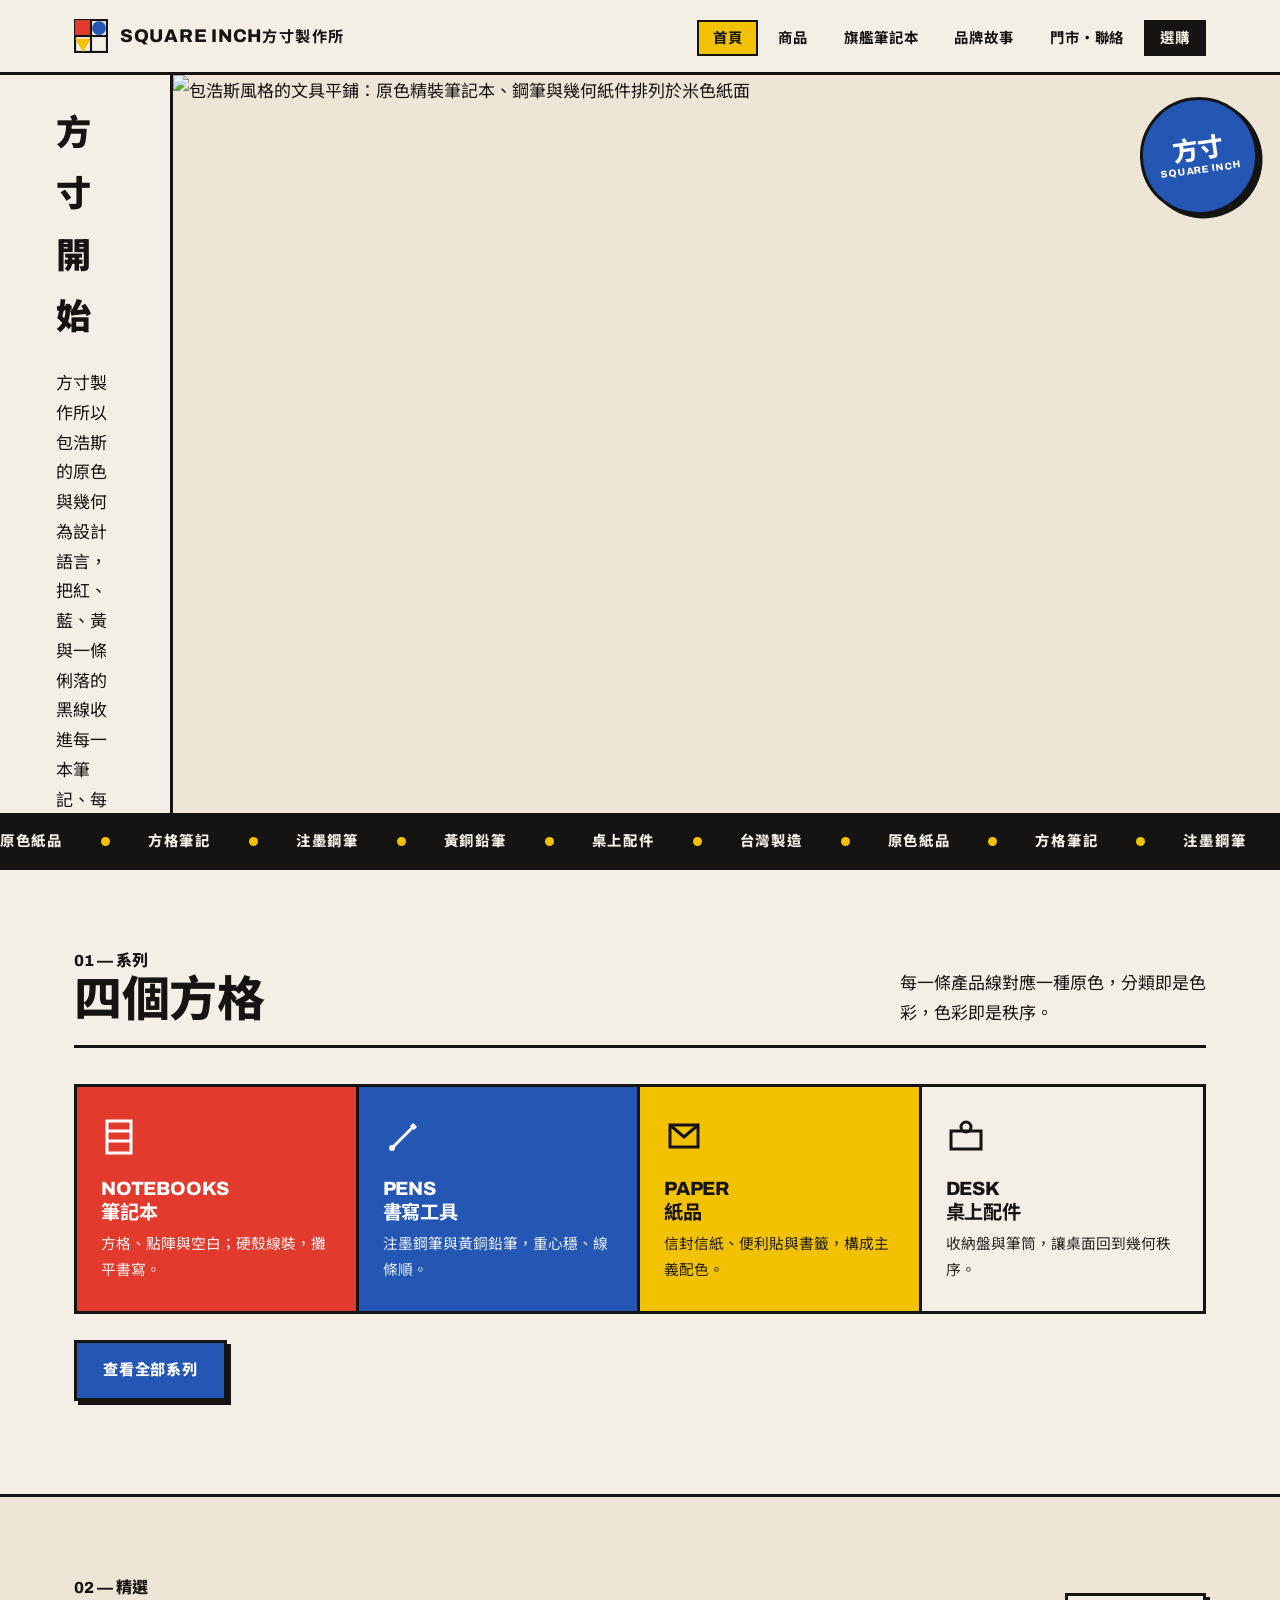
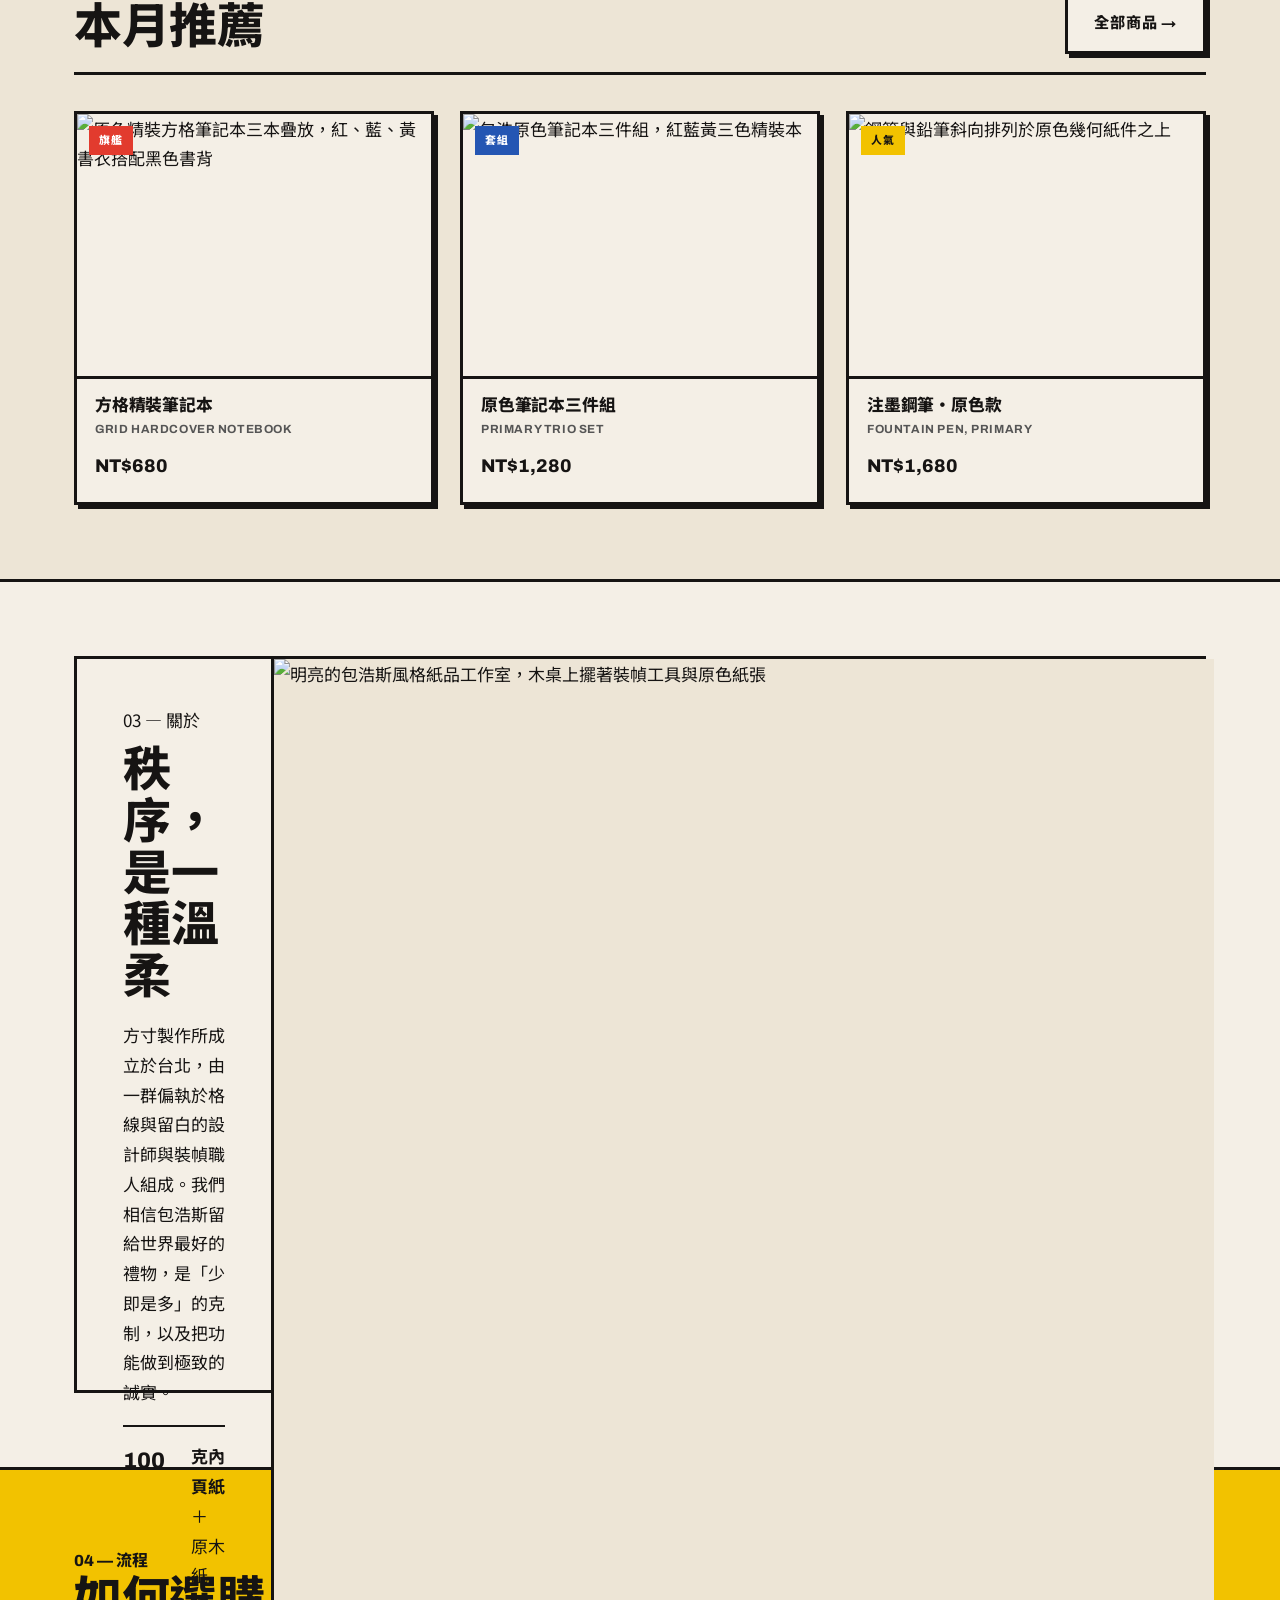
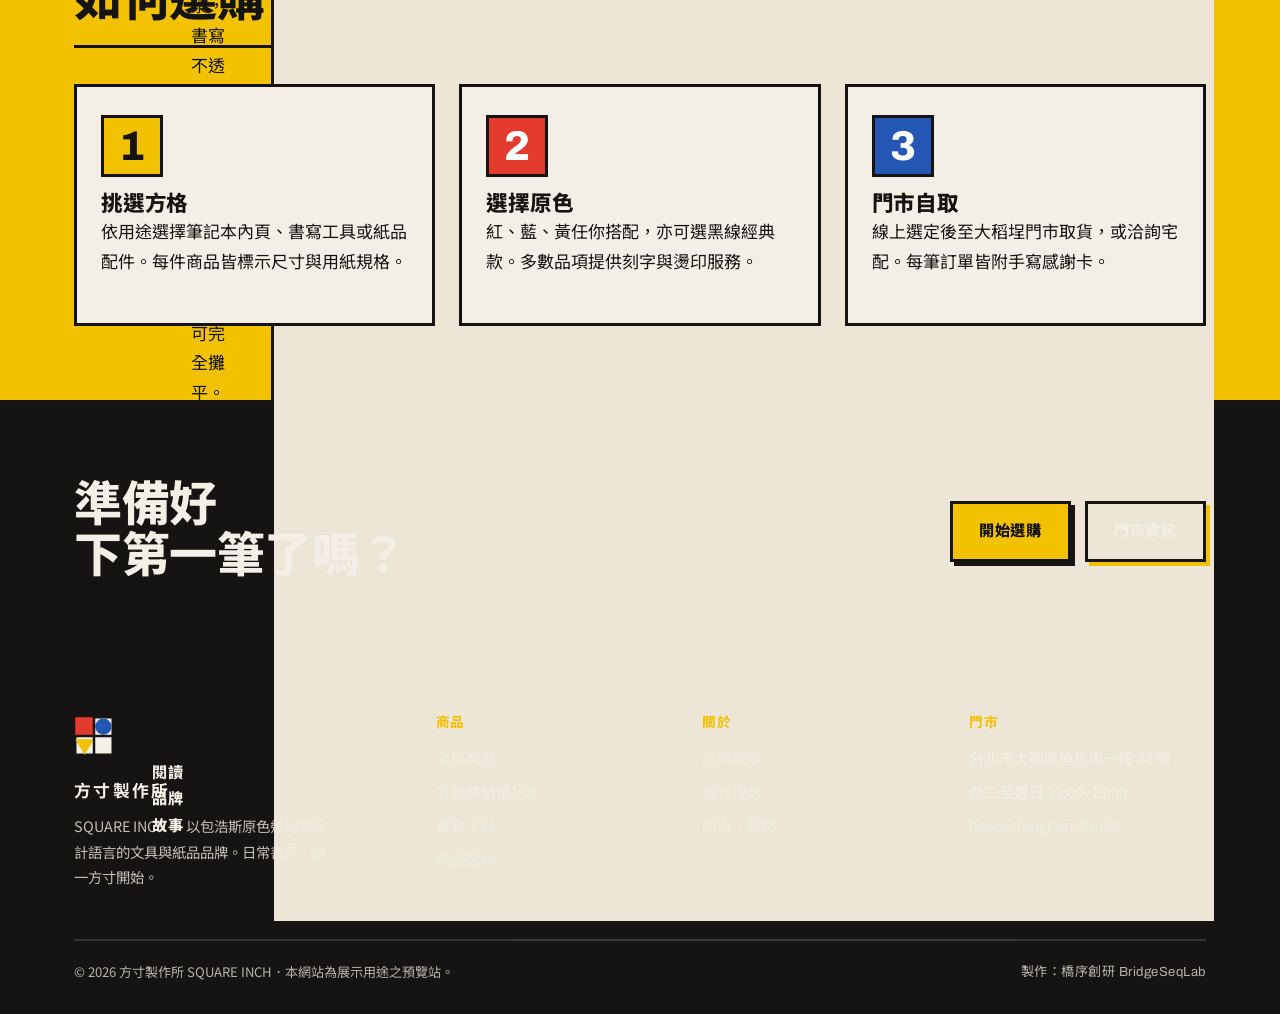
==== index.html @ 4ebce13c "方寸製作所 SQUARE INCH — Bauhaus primary stationery e-commerce (preview)" ====
<!DOCTYPE html>
<html lang="zh-Hant">
<head>
<meta charset="UTF-8">
<meta name="viewport" content="width=device-width, initial-scale=1">
<title>方寸製作所 SQUARE INCH｜包浩斯原色文具・精裝筆記本與書寫工具</title>
<meta name="description" content="方寸製作所是台北的文具與紙品設計品牌，以包浩斯原色幾何為設計語言，專注方格精裝筆記本、注墨鋼筆、黃銅鉛筆與桌上配件。日常書寫，從一方寸開始。">
<meta name="keywords" content="文具品牌,精裝筆記本,方格筆記本,鋼筆,黃銅鉛筆,紙品,包浩斯設計,原色文具,台北文具,書寫工具">
<link rel="canonical" href="https://izzo24.github.io/fangcun-stationery/">
<meta name="theme-color" content="#F4EFE6">
<meta property="og:type" content="website">
<meta property="og:site_name" content="方寸製作所 SQUARE INCH">
<meta property="og:locale" content="zh_TW">
<meta property="og:title" content="方寸製作所 SQUARE INCH｜包浩斯原色文具">
<meta property="og:description" content="以包浩斯原色幾何為設計語言的文具與紙品品牌。方格精裝筆記本、注墨鋼筆、黃銅鉛筆與桌上配件。">
<meta property="og:url" content="https://izzo24.github.io/fangcun-stationery/">
<meta property="og:image" content="https://izzo24.github.io/fangcun-stationery/images/hero.webp">
<meta name="twitter:card" content="summary_large_image">
<meta name="twitter:title" content="方寸製作所 SQUARE INCH｜包浩斯原色文具">
<meta name="twitter:description" content="以包浩斯原色幾何為設計語言的文具與紙品品牌。">
<meta name="twitter:image" content="https://izzo24.github.io/fangcun-stationery/images/hero.webp">
<link rel="icon" href="./favicon.svg" type="image/svg+xml">
<link rel="preconnect" href="https://fonts.googleapis.com">
<link rel="preconnect" href="https://fonts.gstatic.com" crossorigin>
<link href="https://fonts.googleapis.com/css2?family=Archivo:wght@500;700;800;900&family=Noto+Sans+TC:wght@400;500;700;900&display=swap" rel="stylesheet">
<link rel="stylesheet" href="./styles.css">
<script type="application/ld+json">
{
  "@context":"https://schema.org",
  "@graph":[
    {"@type":"Organization","@id":"https://izzo24.github.io/fangcun-stationery/#org","name":"方寸製作所 SQUARE INCH","url":"https://izzo24.github.io/fangcun-stationery/","logo":"https://izzo24.github.io/fangcun-stationery/favicon.svg","description":"以包浩斯原色幾何為設計語言的文具與紙品設計品牌。","slogan":"日常書寫，從一方寸開始","areaServed":"TW","sameAs":[]},
    {"@type":"WebSite","@id":"https://izzo24.github.io/fangcun-stationery/#website","url":"https://izzo24.github.io/fangcun-stationery/","name":"方寸製作所 SQUARE INCH","inLanguage":"zh-Hant","publisher":{"@id":"https://izzo24.github.io/fangcun-stationery/#org"}},
    {"@type":"WebPage","@id":"https://izzo24.github.io/fangcun-stationery/#webpage","url":"https://izzo24.github.io/fangcun-stationery/","name":"方寸製作所 SQUARE INCH｜包浩斯原色文具","isPartOf":{"@id":"https://izzo24.github.io/fangcun-stationery/#website"},"about":{"@id":"https://izzo24.github.io/fangcun-stationery/#org"}}
  ]
}
</script>
</head>
<body>
<header class="site-head">
  <div class="wrap nav">
    <a class="brand" href="./index.html" aria-label="方寸製作所 首頁">
      <svg width="34" height="34" viewBox="0 0 64 64" aria-hidden="true"><rect x="2" y="2" width="60" height="60" fill="#F4EFE6" stroke="#161413" stroke-width="4"/><rect x="2" y="2" width="30" height="30" fill="#E23B2E"/><circle cx="47" cy="17" r="13" fill="#2456B3"/><path d="M17 62 L2 37 L32 37 Z" fill="#F2C200"/><line x1="32" y1="2" x2="32" y2="62" stroke="#161413" stroke-width="4"/><line x1="2" y1="32" x2="62" y2="32" stroke="#161413" stroke-width="4"/></svg>
      <span>SQUARE INCH<span class="zh">方寸製作所</span></span>
    </a>
    <button class="nav-toggle" aria-label="開啟選單" aria-expanded="false" aria-controls="navlinks"><span></span><span></span><span></span></button>
    <ul class="nav-links" id="navlinks">
      <li><a href="./index.html" aria-current="page">首頁</a></li>
      <li><a href="./shop.html">商品</a></li>
      <li><a href="./notebook.html">旗艦筆記本</a></li>
      <li><a href="./about.html">品牌故事</a></li>
      <li><a href="./contact.html">門市・聯絡</a></li>
      <li><a class="nav-cta" href="./shop.html">選購</a></li>
    </ul>
  </div>
</header>

<main>
  <!-- HERO -->
  <section class="hero" aria-labelledby="hero-h1">
    <div class="wrap" style="padding:0;max-width:none;">
    <div class="hero-grid">
      <div class="hero-copy">
        <p class="eyebrow">Bauhaus · Stationery · Est. 2026</p>
        <h1 id="hero-h1">Made by<br>Square Inch</h1>
        <p class="zh-h1">日常書寫，從一方寸開始</p>
        <p class="cn">方寸製作所以包浩斯的原色與幾何為設計語言，把紅、藍、黃與一條俐落的黑線收進每一本筆記、每一支筆。我們相信好用的文具不必喧嘩——它只需在你需要時，乾淨地承接每一個想法。</p>
        <div class="hero-actions">
          <a class="btn btn-red" href="./shop.html">逛逛全部商品</a>
          <a class="btn" href="./notebook.html">看旗艦筆記本</a>
        </div>
      </div>
      <div class="hero-media">
        <img src="./images/hero.webp" width="1200" height="800" alt="包浩斯風格的文具平鋪：原色精裝筆記本、鋼筆與幾何紙件排列於米色紙面" fetchpriority="high">
        <div class="hero-badge"><span>方寸</span><span>Square Inch</span></div>
      </div>
    </div>
    </div>
  </section>

  <!-- STRIP -->
  <div class="strip" aria-hidden="true">
    <div class="strip-inner">
      <span>原色紙品<i class="dot"></i>方格筆記<i class="dot"></i>注墨鋼筆<i class="dot"></i>黃銅鉛筆<i class="dot"></i>桌上配件<i class="dot"></i>台灣製造<i class="dot"></i></span>
      <span>原色紙品<i class="dot"></i>方格筆記<i class="dot"></i>注墨鋼筆<i class="dot"></i>黃銅鉛筆<i class="dot"></i>桌上配件<i class="dot"></i>台灣製造<i class="dot"></i></span>
    </div>
  </div>

  <!-- CATEGORIES -->
  <section aria-labelledby="cat-h2">
    <div class="wrap">
      <div class="section-head">
        <div><span class="num">01 — 系列</span><h2 id="cat-h2">四個方格</h2></div>
        <p style="max-width:34ch;margin:0;">每一條產品線對應一種原色，分類即是色彩，色彩即是秩序。</p>
      </div>
      <div class="cat-grid">
        <div class="cat">
          <span class="ico" aria-hidden="true"><svg width="40" height="40" viewBox="0 0 40 40"><rect x="6" y="4" width="24" height="32" fill="none" stroke="#fff" stroke-width="3"/><line x1="6" y1="14" x2="30" y2="14" stroke="#fff" stroke-width="3"/><line x1="6" y1="24" x2="30" y2="24" stroke="#fff" stroke-width="3"/></svg></span>
          <h3>Notebooks<span class="zh">筆記本</span></h3>
          <p>方格、點陣與空白；硬殼線裝，攤平書寫。</p>
        </div>
        <div class="cat">
          <span class="ico" aria-hidden="true"><svg width="40" height="40" viewBox="0 0 40 40"><line x1="8" y1="32" x2="32" y2="8" stroke="#fff" stroke-width="3"/><path d="M30 6 L34 10 L31 13 L27 9 Z" fill="#fff"/><circle cx="9" cy="31" r="3" fill="#fff"/></svg></span>
          <h3>Pens<span class="zh">書寫工具</span></h3>
          <p>注墨鋼筆與黃銅鉛筆，重心穩、線條順。</p>
        </div>
        <div class="cat">
          <span class="ico" aria-hidden="true"><svg width="40" height="40" viewBox="0 0 40 40"><rect x="6" y="8" width="28" height="22" fill="none" stroke="#161413" stroke-width="3"/><path d="M6 8 L20 20 L34 8" fill="none" stroke="#161413" stroke-width="3"/></svg></span>
          <h3>Paper<span class="zh">紙品</span></h3>
          <p>信封信紙、便利貼與書籤，構成主義配色。</p>
        </div>
        <div class="cat">
          <span class="ico" aria-hidden="true"><svg width="40" height="40" viewBox="0 0 40 40"><rect x="5" y="14" width="30" height="18" fill="none" stroke="#161413" stroke-width="3"/><circle cx="20" cy="10" r="5" fill="none" stroke="#161413" stroke-width="3"/></svg></span>
          <h3>Desk<span class="zh">桌上配件</span></h3>
          <p>收納盤與筆筒，讓桌面回到幾何秩序。</p>
        </div>
      </div>
      <p style="margin-top:26px;"><a class="btn btn-blue" href="./shop.html">查看全部系列</a></p>
    </div>
  </section>

  <!-- FEATURED -->
  <section style="background:var(--paper-2);border-top:var(--bw) solid var(--ink);border-bottom:var(--bw) solid var(--ink);" aria-labelledby="feat-h2">
    <div class="wrap">
      <div class="section-head">
        <div><span class="num">02 — 精選</span><h2 id="feat-h2">本月推薦</h2></div>
        <a class="btn" href="./shop.html">全部商品 →</a>
      </div>
      <div class="prod-grid">
        <a class="card" href="./notebook.html">
          <div class="thumb"><span class="tag red">旗艦</span><img src="./images/notebooks.webp" width="600" height="450" alt="原色精裝方格筆記本三本疊放，紅、藍、黃書衣搭配黑色書背"></div>
          <div class="body"><h3>方格精裝筆記本</h3><span class="en">Grid Hardcover Notebook</span><span class="price">NT$680</span></div>
        </a>
        <a class="card" href="./shop.html">
          <div class="thumb"><span class="tag blue">套組</span><img src="./images/notebooks.webp" width="600" height="450" alt="包浩原色筆記本三件組，紅藍黃三色精裝本"></div>
          <div class="body"><h3>原色筆記本三件組</h3><span class="en">Primary Trio Set</span><span class="price">NT$1,280</span></div>
        </a>
        <a class="card" href="./shop.html">
          <div class="thumb"><span class="tag yellow">人氣</span><img src="./images/pens.webp" width="600" height="450" alt="鋼筆與鉛筆斜向排列於原色幾何紙件之上"></div>
          <div class="body"><h3>注墨鋼筆・原色款</h3><span class="en">Fountain Pen, Primary</span><span class="price">NT$1,680</span></div>
        </a>
      </div>
    </div>
  </section>

  <!-- ABOUT TEASER -->
  <section aria-labelledby="ab-h2">
    <div class="wrap">
      <div class="split">
        <div>
          <span class="num">03 — 關於</span>
          <h2 id="ab-h2" style="margin:10px 0 16px;">秩序，<br>是一種溫柔</h2>
          <p class="cn">方寸製作所成立於台北，由一群偏執於格線與留白的設計師與裝幀職人組成。我們相信包浩斯留給世界最好的禮物，是「少即是多」的克制，以及把功能做到極致的誠實。</p>
          <ul class="feature-list">
            <li><span class="k">100</span><div><strong>克內頁紙</strong>＋<br>原木紙漿，書寫不透墨。</div></li>
            <li><span class="k">180°</span><div><strong>攤平裝幀</strong><br>線裝結構，整本可完全攤平。</div></li>
            <li><span class="k">3+1</span><div><strong>原色系統</strong><br>紅、藍、黃，加上一條黑線。</div></li>
          </ul>
          <p style="margin-top:22px;"><a class="btn btn-ink" href="./about.html">閱讀品牌故事</a></p>
        </div>
        <div class="media"><img src="./images/workshop.webp" width="900" height="700" alt="明亮的包浩斯風格紙品工作室，木桌上擺著裝幀工具與原色紙張"></div>
      </div>
    </div>
  </section>

  <!-- STEPS -->
  <section style="background:var(--yellow);border-top:var(--bw) solid var(--ink);border-bottom:var(--bw) solid var(--ink);" aria-labelledby="how-h2">
    <div class="wrap">
      <div class="section-head" style="border-color:var(--ink);">
        <div><span class="num">04 — 流程</span><h2 id="how-h2">如何選購</h2></div>
      </div>
      <div class="steps">
        <div class="step"><span class="n">1</span><h3>挑選方格</h3><p>依用途選擇筆記本內頁、書寫工具或紙品配件。每件商品皆標示尺寸與用紙規格。</p></div>
        <div class="step"><span class="n">2</span><h3>選擇原色</h3><p>紅、藍、黃任你搭配，亦可選黑線經典款。多數品項提供刻字與燙印服務。</p></div>
        <div class="step"><span class="n">3</span><h3>門市自取</h3><p>線上選定後至大稻埕門市取貨，或洽詢宅配。每筆訂單皆附手寫感謝卡。</p></div>
      </div>
    </div>
  </section>

  <!-- CTA -->
  <section class="cta-band">
    <div class="wrap">
      <h2>準備好<br>下第一筆了嗎？</h2>
      <div style="display:flex;gap:14px;flex-wrap:wrap;"><a class="btn btn-yellow" href="./shop.html">開始選購</a><a class="btn" style="background:transparent;color:var(--paper);box-shadow:4px 4px 0 var(--yellow);" href="./contact.html">門市資訊</a></div>
    </div>
  </section>
</main>

<footer class="site-foot">
  <div class="wrap">
    <div class="foot-grid">
      <div class="foot-brand">
        <svg width="40" height="40" viewBox="0 0 64 64" aria-hidden="true"><rect x="2" y="2" width="60" height="60" fill="#F4EFE6" stroke="#161413" stroke-width="4"/><rect x="2" y="2" width="30" height="30" fill="#E23B2E"/><circle cx="47" cy="17" r="13" fill="#2456B3"/><path d="M17 62 L2 37 L32 37 Z" fill="#F2C200"/><line x1="32" y1="2" x2="32" y2="62" stroke="#161413" stroke-width="4"/><line x1="2" y1="32" x2="62" y2="32" stroke="#161413" stroke-width="4"/></svg>
        <div class="zh">方寸製作所</div>
        <p>SQUARE INCH — 以包浩斯原色幾何為設計語言的文具與紙品品牌。日常書寫，從一方寸開始。</p>
      </div>
      <div><h4>商品</h4><ul><li><a href="./shop.html">全部商品</a></li><li><a href="./notebook.html">方格精裝筆記本</a></li><li><a href="./shop.html">書寫工具</a></li><li><a href="./shop.html">紙品配件</a></li></ul></div>
      <div><h4>關於</h4><ul><li><a href="./about.html">品牌故事</a></li><li><a href="./about.html">製作理念</a></li><li><a href="./contact.html">門市・聯絡</a></li></ul></div>
      <div><h4>門市</h4><ul><li>台北市大同區迪化街一段 88 號</li><li>週二至週日 11:00–19:00</li><li><a href="./contact.html">hello@fangcun.studio</a></li></ul></div>
    </div>
    <div class="foot-bottom">
      <span>© <span id="year">2026</span> 方寸製作所 SQUARE INCH．本網站為展示用途之預覽站。</span>
      <span class="sig">製作：橋序創研 BridgeSeqLab</span>
    </div>
  </div>
</footer>
<script src="./main.js" defer></script>
</body>
</html>
---- styles.css ----
/* 方寸製作所 SQUARE INCH — Bauhaus primary geometric stationery
   Pure static. Color via CSS variables. RWD. Zero emoji. */

:root{
  --paper:#F4EFE6;
  --paper-2:#EDE5D6;
  --ink:#161413;
  --red:#E23B2E;
  --blue:#2456B3;
  --yellow:#F2C200;
  --line:#161413;
  --bw:3px;            /* base border weight */
  --shadow:6px 6px 0 var(--ink);
  --shadow-sm:4px 4px 0 var(--ink);
  --maxw:1180px;
  --sans:"Archivo","Noto Sans TC",system-ui,sans-serif;
  --display:"Archivo","Noto Sans TC",system-ui,sans-serif;
  --tc:"Noto Sans TC",system-ui,sans-serif;
}

*{box-sizing:border-box;}
html{scroll-behavior:smooth;}
body{
  margin:0;background:var(--paper);color:var(--ink);
  font-family:var(--tc);font-size:17px;line-height:1.75;
  -webkit-font-smoothing:antialiased;
}
img{max-width:100%;display:block;}
a{color:var(--ink);text-decoration:none;}
.wrap{max-width:var(--maxw);margin:0 auto;padding:0 24px;}
.sr-only{position:absolute;width:1px;height:1px;padding:0;margin:-1px;overflow:hidden;clip:rect(0,0,0,0);border:0;}

/* ---------- Type ---------- */
h1,h2,h3,h4{font-family:var(--display);line-height:1.08;letter-spacing:-.01em;margin:0;font-weight:800;}
h1{font-size:clamp(2.6rem,7vw,5.2rem);text-transform:uppercase;}
h2{font-size:clamp(1.8rem,4vw,3rem);text-transform:uppercase;}
h3{font-size:1.35rem;}
p{margin:0 0 1.1em;}
.lead{font-size:1.2rem;line-height:1.7;}
.eyebrow{font-family:var(--display);font-weight:800;text-transform:uppercase;letter-spacing:.18em;font-size:.82rem;}
.cn{font-family:var(--tc);}

/* ---------- Header / Nav ---------- */
.site-head{position:sticky;top:0;z-index:40;background:var(--paper);border-bottom:var(--bw) solid var(--ink);}
.nav{display:flex;align-items:center;justify-content:space-between;height:72px;}
.brand{display:flex;align-items:center;gap:12px;font-family:var(--display);font-weight:800;text-transform:uppercase;letter-spacing:.04em;font-size:1.15rem;}
.brand svg{display:block;}
.brand .zh{font-family:var(--tc);font-weight:700;letter-spacing:.1em;font-size:.95rem;}
.nav-links{display:flex;align-items:center;gap:4px;list-style:none;margin:0;padding:0;}
.nav-links a{font-family:var(--display);font-weight:700;text-transform:uppercase;letter-spacing:.06em;font-size:.9rem;padding:8px 14px;border:2px solid transparent;}
.nav-links a:hover,.nav-links a[aria-current="page"]{border-color:var(--ink);background:var(--yellow);}
.nav-cta{background:var(--ink);color:var(--paper)!important;border-color:var(--ink)!important;}
.nav-cta:hover{background:var(--red)!important;color:#fff!important;}
.nav-toggle{display:none;border:var(--bw) solid var(--ink);background:var(--yellow);width:46px;height:42px;cursor:pointer;padding:0;}
.nav-toggle span{display:block;width:22px;height:3px;background:var(--ink);margin:4px auto;}

/* ---------- Buttons ---------- */
.btn{display:inline-block;font-family:var(--display);font-weight:800;text-transform:uppercase;letter-spacing:.05em;
  padding:14px 26px;border:var(--bw) solid var(--ink);background:var(--paper);box-shadow:var(--shadow-sm);
  cursor:pointer;transition:transform .08s ease,box-shadow .08s ease;font-size:.95rem;}
.btn:hover{transform:translate(-2px,-2px);box-shadow:7px 7px 0 var(--ink);}
.btn:active{transform:translate(2px,2px);box-shadow:1px 1px 0 var(--ink);}
.btn-red{background:var(--red);color:#fff;}
.btn-blue{background:var(--blue);color:#fff;}
.btn-yellow{background:var(--yellow);}
.btn-ink{background:var(--ink);color:var(--paper);}

/* ---------- Sections ---------- */
section{padding:74px 0;}
.section-head{display:flex;align-items:flex-end;justify-content:space-between;gap:24px;margin-bottom:36px;border-bottom:var(--bw) solid var(--ink);padding-bottom:18px;flex-wrap:wrap;}
.section-head .num{font-family:var(--display);font-weight:800;font-size:1rem;}

/* ---------- Hero ---------- */
.hero{padding:0;border-bottom:var(--bw) solid var(--ink);}
.hero-grid{display:grid;grid-template-columns:1.05fr .95fr;min-height:78vh;}
.hero-copy{padding:64px 56px;display:flex;flex-direction:column;justify-content:center;border-right:var(--bw) solid var(--ink);position:relative;overflow:hidden;}
.hero-copy .eyebrow{margin-bottom:18px;}
.hero-copy h1{margin-bottom:8px;}
.hero-copy .zh-h1{font-family:var(--tc);font-weight:900;font-size:clamp(1.5rem,3vw,2.2rem);letter-spacing:.12em;margin-bottom:22px;}
.hero-copy p{max-width:46ch;margin-bottom:28px;}
.hero-actions{display:flex;gap:14px;flex-wrap:wrap;}
.hero-media{position:relative;background:var(--paper-2);}
.hero-media img{width:100%;height:100%;object-fit:cover;}
.hero-badge{position:absolute;top:22px;right:22px;background:var(--blue);color:#fff;border:var(--bw) solid var(--ink);
  width:118px;height:118px;border-radius:50%;display:flex;flex-direction:column;align-items:center;justify-content:center;
  font-family:var(--display);font-weight:800;text-transform:uppercase;text-align:center;line-height:1.1;transform:rotate(-8deg);box-shadow:var(--shadow-sm);}
.hero-badge span:first-child{font-size:1.6rem;}
.hero-badge span:last-child{font-size:.62rem;letter-spacing:.08em;}

/* decorative shapes */
.shape{position:absolute;pointer-events:none;}

/* ---------- Marquee strip ---------- */
.strip{background:var(--ink);color:var(--paper);border-bottom:var(--bw) solid var(--ink);overflow:hidden;}
.strip-inner{display:flex;gap:38px;white-space:nowrap;padding:13px 0;font-family:var(--display);font-weight:800;text-transform:uppercase;letter-spacing:.12em;font-size:.9rem;animation:slide 26s linear infinite;}
.strip-inner span{display:inline-flex;align-items:center;gap:38px;}
.dot{width:9px;height:9px;background:var(--yellow);border-radius:50%;display:inline-block;}
@keyframes slide{from{transform:translateX(0)}to{transform:translateX(-50%)}}
@media (prefers-reduced-motion:reduce){.strip-inner{animation:none;}}

/* ---------- Category tiles ---------- */
.cat-grid{display:grid;grid-template-columns:repeat(4,1fr);gap:0;border:var(--bw) solid var(--ink);}
.cat{padding:30px 24px;border-right:var(--bw) solid var(--ink);min-height:200px;display:flex;flex-direction:column;justify-content:space-between;}
.cat:last-child{border-right:0;}
.cat:nth-child(1){background:var(--red);color:#fff;}
.cat:nth-child(2){background:var(--blue);color:#fff;}
.cat:nth-child(3){background:var(--yellow);}
.cat:nth-child(4){background:var(--paper);}
.cat .ico{margin-bottom:14px;}
.cat h3{font-size:1.2rem;text-transform:uppercase;}
.cat .zh{font-family:var(--tc);font-weight:700;display:block;margin-top:2px;}
.cat p{font-size:.92rem;opacity:.92;margin:8px 0 0;}

/* ---------- Product grid ---------- */
.prod-grid{display:grid;grid-template-columns:repeat(3,1fr);gap:26px;}
.card{border:var(--bw) solid var(--ink);background:var(--paper);box-shadow:var(--shadow-sm);display:flex;flex-direction:column;transition:transform .1s ease,box-shadow .1s ease;}
.card:hover{transform:translate(-3px,-3px);box-shadow:9px 9px 0 var(--ink);}
.card .thumb{aspect-ratio:4/3;border-bottom:var(--bw) solid var(--ink);position:relative;overflow:hidden;}
.card .thumb img{width:100%;height:100%;object-fit:cover;}
.card .thumb.swatch{display:flex;align-items:center;justify-content:center;}
.tag{position:absolute;top:12px;left:12px;background:var(--ink);color:var(--paper);font-family:var(--display);font-weight:800;text-transform:uppercase;font-size:.68rem;letter-spacing:.08em;padding:5px 10px;}
.tag.red{background:var(--red);color:#fff;}
.tag.blue{background:var(--blue);color:#fff;}
.tag.yellow{background:var(--yellow);color:var(--ink);}
.card .body{padding:18px 18px 20px;display:flex;flex-direction:column;flex:1;}
.card h3{font-size:1.05rem;margin-bottom:4px;}
.card .en{font-family:var(--display);font-weight:700;text-transform:uppercase;letter-spacing:.05em;font-size:.74rem;color:#555;margin-bottom:10px;}
.card .price{font-family:var(--display);font-weight:800;font-size:1.15rem;margin-top:auto;}
.card .price small{font-weight:700;font-size:.8rem;}

/* ---------- Feature / split ---------- */
.split{display:grid;grid-template-columns:1fr 1fr;gap:0;border:var(--bw) solid var(--ink);}
.split>div{padding:46px;}
.split .media{padding:0;border-left:var(--bw) solid var(--ink);background:var(--paper-2);}
.split .media img{width:100%;height:100%;object-fit:cover;min-height:360px;}
.feature-list{list-style:none;margin:18px 0 0;padding:0;}
.feature-list li{display:flex;gap:14px;padding:14px 0;border-top:2px solid var(--ink);}
.feature-list li:last-child{border-bottom:2px solid var(--ink);}
.feature-list .k{font-family:var(--display);font-weight:800;font-size:1.4rem;min-width:54px;}

/* ---------- Steps / numbered ---------- */
.steps{display:grid;grid-template-columns:repeat(3,1fr);gap:24px;}
.step{border:var(--bw) solid var(--ink);padding:28px 24px;background:var(--paper);}
.step .n{font-family:var(--display);font-weight:800;font-size:2.6rem;line-height:1;display:inline-block;background:var(--yellow);border:var(--bw) solid var(--ink);width:62px;height:62px;text-align:center;line-height:56px;margin-bottom:16px;}
.step:nth-child(2) .n{background:var(--red);color:#fff;}
.step:nth-child(3) .n{background:var(--blue);color:#fff;}

/* ---------- Product detail ---------- */
.pd{display:grid;grid-template-columns:1.05fr .95fr;gap:0;border:var(--bw) solid var(--ink);}
.pd .gallery{border-right:var(--bw) solid var(--ink);background:var(--paper-2);}
.pd .gallery img{width:100%;height:100%;object-fit:cover;min-height:420px;}
.pd .info{padding:44px;}
.pd .price-row{display:flex;align-items:baseline;gap:14px;margin:8px 0 18px;}
.pd .price-row .big{font-family:var(--display);font-weight:800;font-size:2rem;}
.swatches{display:flex;gap:10px;margin:14px 0 26px;}
.sw{width:38px;height:38px;border:var(--bw) solid var(--ink);cursor:pointer;}
.spec{width:100%;border-collapse:collapse;margin-top:26px;border:var(--bw) solid var(--ink);}
.spec th,.spec td{text-align:left;padding:12px 14px;border-bottom:2px solid var(--ink);font-size:.95rem;}
.spec th{font-family:var(--display);text-transform:uppercase;letter-spacing:.04em;width:38%;background:var(--paper-2);}
.spec tr:last-child th,.spec tr:last-child td{border-bottom:0;}

/* ---------- Generic prose blocks ---------- */
.prose{max-width:760px;}
.prose h2{margin:1.6em 0 .5em;}
.prose h3{margin:1.4em 0 .4em;}
.note{border-left:var(--bw) solid var(--red);padding:6px 0 6px 20px;font-size:1.05rem;}
.grid-2{display:grid;grid-template-columns:1fr 1fr;gap:30px;}

/* ---------- Page banner ---------- */
.banner{border-bottom:var(--bw) solid var(--ink);padding:54px 0;}
.banner.red{background:var(--red);color:#fff;}
.banner.blue{background:var(--blue);color:#fff;}
.banner.yellow{background:var(--yellow);}
.banner .crumb{font-family:var(--display);font-weight:700;text-transform:uppercase;letter-spacing:.08em;font-size:.78rem;margin-bottom:14px;}
.banner .crumb a{text-decoration:underline;}
.banner h1{font-size:clamp(2.2rem,5.5vw,4rem);}
.banner .zh{font-family:var(--tc);font-weight:800;letter-spacing:.1em;}

/* ---------- Contact ---------- */
.info-card{border:var(--bw) solid var(--ink);padding:30px;background:var(--paper);box-shadow:var(--shadow-sm);}
.info-card h3{margin-bottom:10px;text-transform:uppercase;}
.form-row{display:flex;flex-direction:column;gap:6px;margin-bottom:18px;}
.form-row label{font-family:var(--display);font-weight:700;text-transform:uppercase;letter-spacing:.05em;font-size:.8rem;}
.form-row input,.form-row textarea{border:var(--bw) solid var(--ink);background:var(--paper);padding:12px 14px;font:inherit;}
.form-row input:focus,.form-row textarea:focus{outline:3px solid var(--blue);outline-offset:1px;}

/* ---------- CTA band ---------- */
.cta-band{background:var(--ink);color:var(--paper);border-top:var(--bw) solid var(--ink);}
.cta-band .wrap{display:flex;align-items:center;justify-content:space-between;gap:24px;flex-wrap:wrap;}
.cta-band h2{color:var(--paper);}

/* ---------- Footer ---------- */
.site-foot{background:var(--ink);color:var(--paper);border-top:var(--bw) solid var(--ink);padding:56px 0 30px;}
.foot-grid{display:grid;grid-template-columns:1.4fr 1fr 1fr 1fr;gap:30px;}
.site-foot a{color:var(--paper);opacity:.82;}
.site-foot a:hover{opacity:1;color:var(--yellow);}
.foot-grid h4{font-family:var(--display);text-transform:uppercase;letter-spacing:.06em;font-size:.85rem;margin-bottom:14px;color:var(--yellow);}
.foot-grid ul{list-style:none;margin:0;padding:0;}
.foot-grid li{margin-bottom:8px;font-size:.92rem;}
.foot-brand .zh{font-family:var(--tc);font-weight:700;letter-spacing:.14em;font-size:1.05rem;margin:12px 0 8px;}
.foot-brand p{font-size:.9rem;opacity:.78;max-width:32ch;}
.foot-bottom{border-top:2px solid #444;margin-top:34px;padding-top:20px;display:flex;justify-content:space-between;gap:16px;flex-wrap:wrap;font-size:.82rem;opacity:.72;}
.sig{font-family:var(--display);letter-spacing:.04em;}

/* ---------- Responsive ---------- */
@media (max-width:880px){
  .nav-links{position:fixed;inset:72px 0 auto 0;flex-direction:column;background:var(--paper);border-bottom:var(--bw) solid var(--ink);
    gap:0;padding:10px 0;display:none;}
  .nav-links.open{display:flex;}
  .nav-links li{width:100%;border-top:2px solid var(--ink);}
  .nav-links a{display:block;padding:14px 24px;border:0;}
  .nav-toggle{display:block;}
  .hero-grid{grid-template-columns:1fr;}
  .hero-copy{border-right:0;border-bottom:var(--bw) solid var(--ink);padding:48px 28px;}
  .hero-media img{min-height:300px;}
  .cat-grid{grid-template-columns:1fr 1fr;}
  .cat:nth-child(2){border-right:0;}
  .cat:nth-child(1),.cat:nth-child(2){border-bottom:var(--bw) solid var(--ink);}
  .prod-grid{grid-template-columns:1fr 1fr;}
  .split,.pd{grid-template-columns:1fr;}
  .split .media,.pd .gallery{border-left:0;border-top:var(--bw) solid var(--ink);}
  .split>div{padding:32px;}
  .steps{grid-template-columns:1fr;}
  .grid-2{grid-template-columns:1fr;}
  .foot-grid{grid-template-columns:1fr 1fr;}
}
@media (max-width:540px){
  body{font-size:16px;}
  section{padding:52px 0;}
  .prod-grid,.cat-grid{grid-template-columns:1fr;}
  .cat{border-right:0;border-bottom:var(--bw) solid var(--ink);}
  .cat-grid{border-bottom:0;}
  .foot-grid{grid-template-columns:1fr;}
  .pd .info,.split>div{padding:26px;}
}
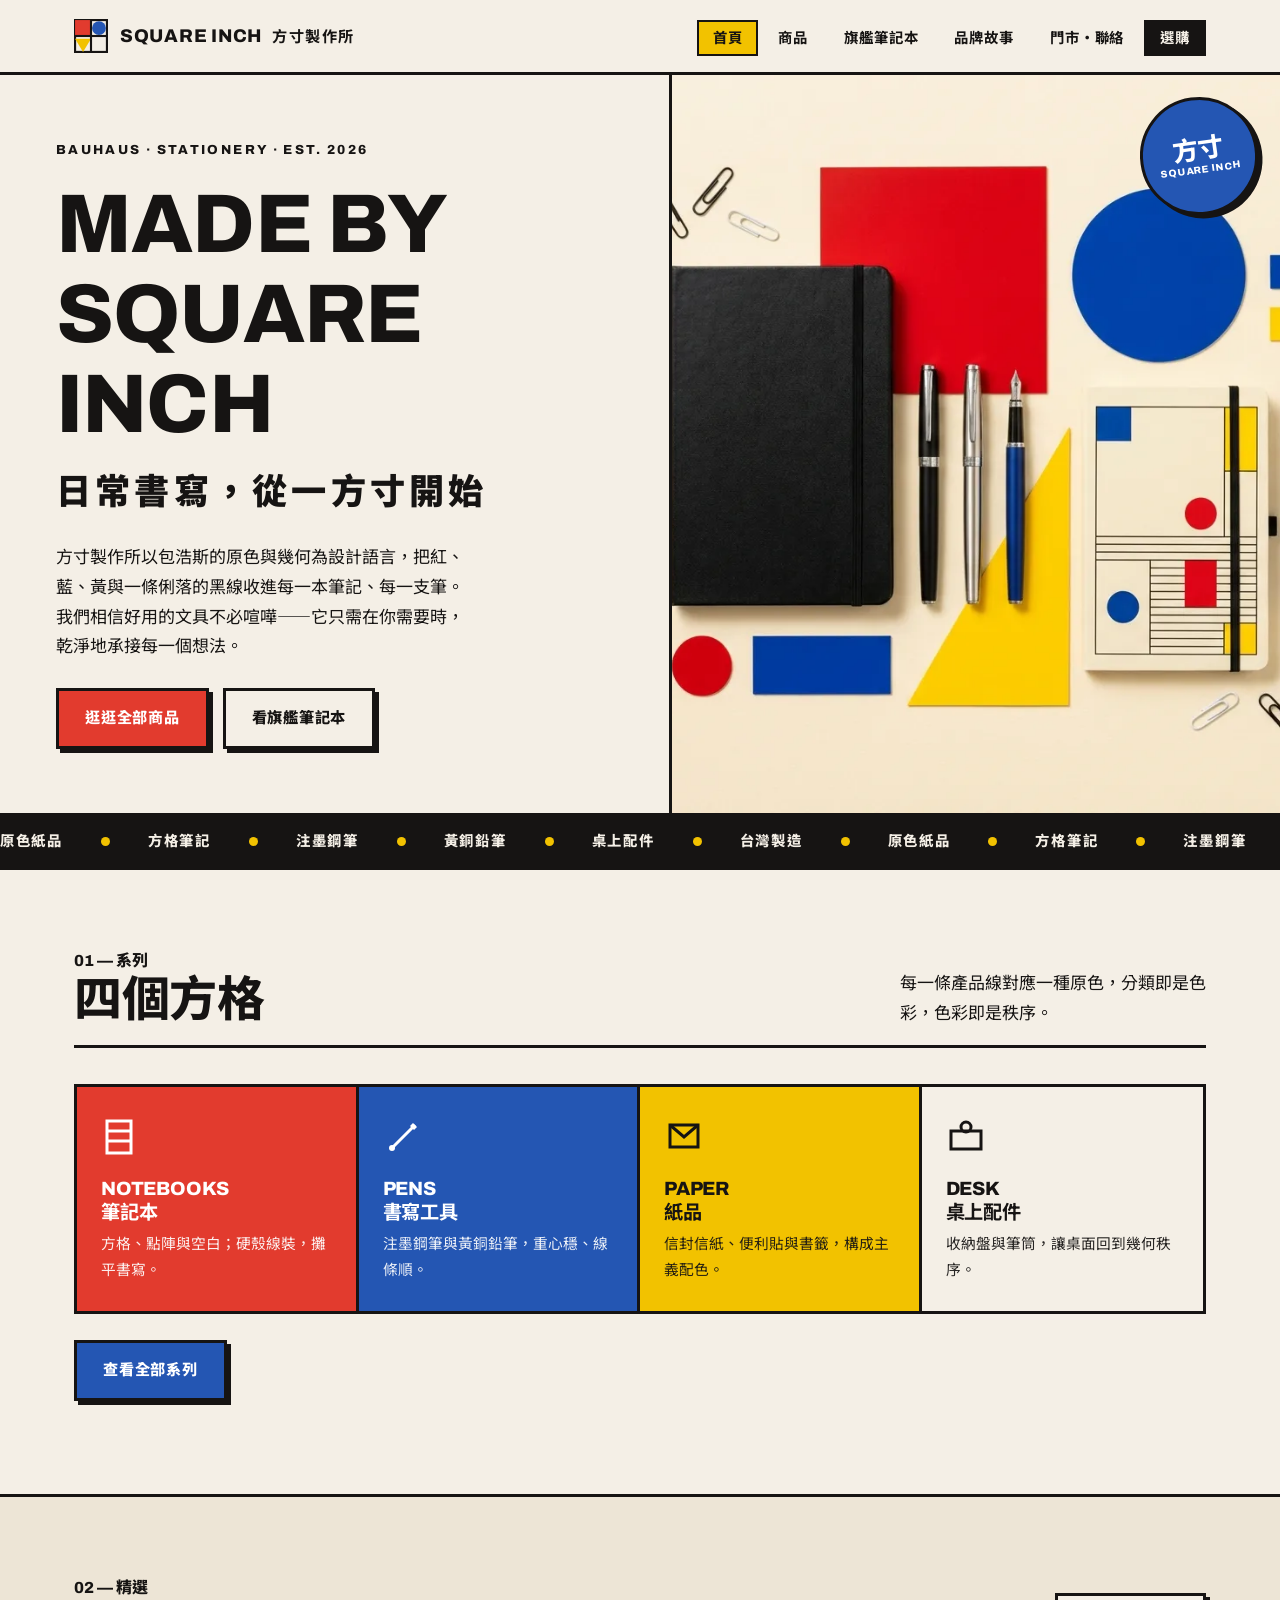
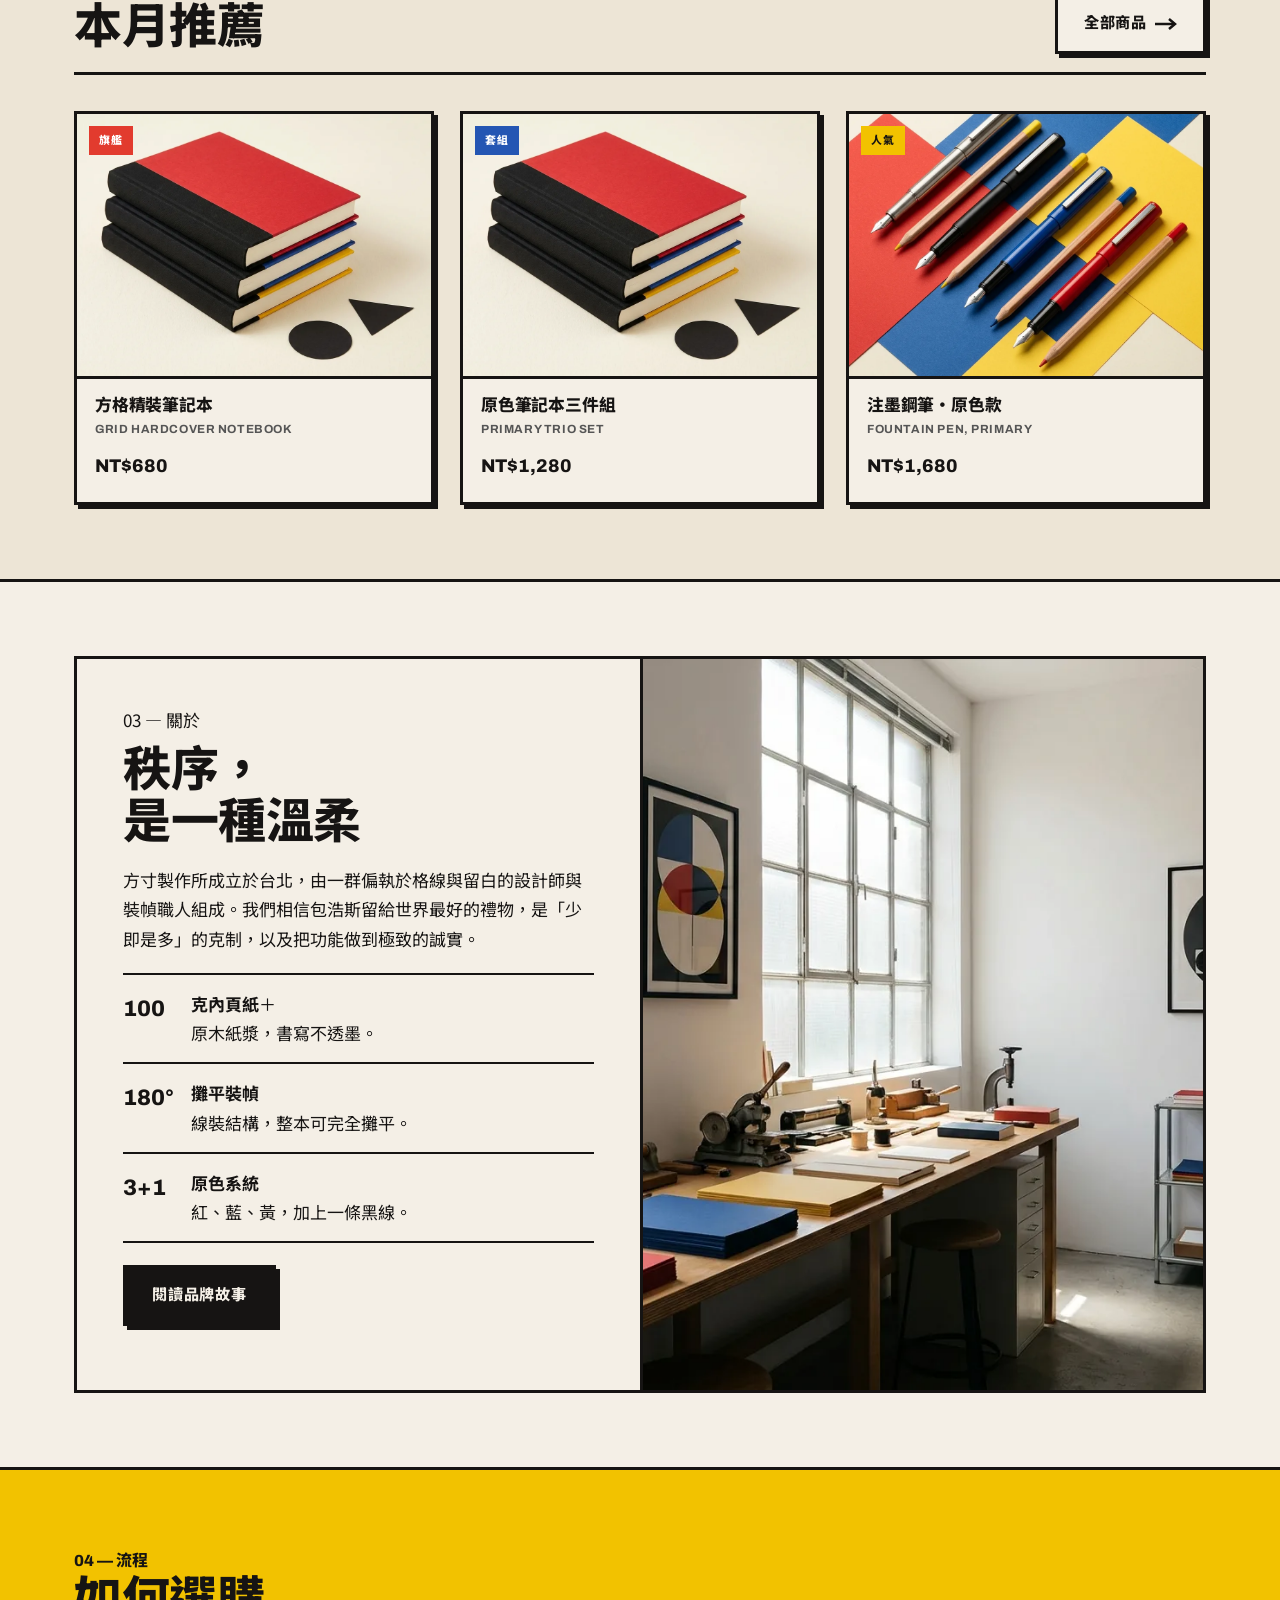
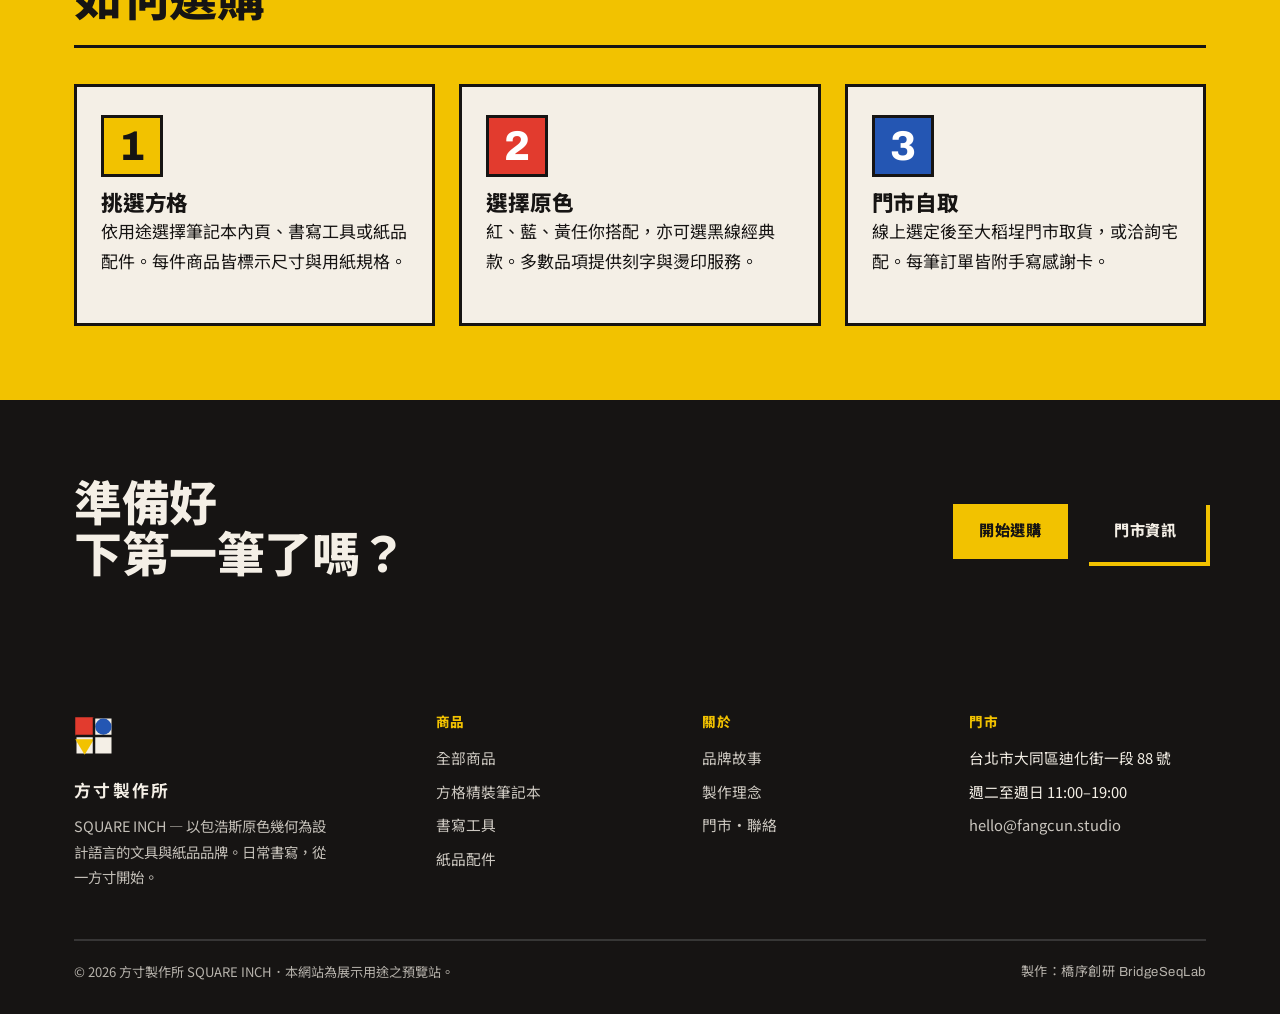
==== commit 77fe9525: "QA: replace typographic arrows with inline SVG, brand spacing" ====
--- a/index.html
+++ b/index.html
@@ -123,7 +123,7 @@
     <div class="wrap">
       <div class="section-head">
         <div><span class="num">02 — 精選</span><h2 id="feat-h2">本月推薦</h2></div>
-        <a class="btn" href="./shop.html">全部商品 →</a>
+        <a class="btn" href="./shop.html">全部商品<svg width="22" height="12" viewBox="0 0 22 12" aria-hidden="true" style="vertical-align:middle;margin-left:8px;"><line x1="0" y1="6" x2="19" y2="6" stroke="currentColor" stroke-width="2.5"/><path d="M14 1 L20 6 L14 11" fill="none" stroke="currentColor" stroke-width="2.5"/></svg></a>
       </div>
       <div class="prod-grid">
         <a class="card" href="./notebook.html">
--- a/styles.css
+++ b/styles.css
@@ -45,7 +45,7 @@
 .nav{display:flex;align-items:center;justify-content:space-between;height:72px;}
 .brand{display:flex;align-items:center;gap:12px;font-family:var(--display);font-weight:800;text-transform:uppercase;letter-spacing:.04em;font-size:1.15rem;}
 .brand svg{display:block;}
-.brand .zh{font-family:var(--tc);font-weight:700;letter-spacing:.1em;font-size:.95rem;}
+.brand .zh{font-family:var(--tc);font-weight:700;letter-spacing:.1em;font-size:.95rem;margin-left:10px;}
 .nav-links{display:flex;align-items:center;gap:4px;list-style:none;margin:0;padding:0;}
 .nav-links a{font-family:var(--display);font-weight:700;text-transform:uppercase;letter-spacing:.06em;font-size:.9rem;padding:8px 14px;border:2px solid transparent;}
 .nav-links a:hover,.nav-links a[aria-current="page"]{border-color:var(--ink);background:var(--yellow);}
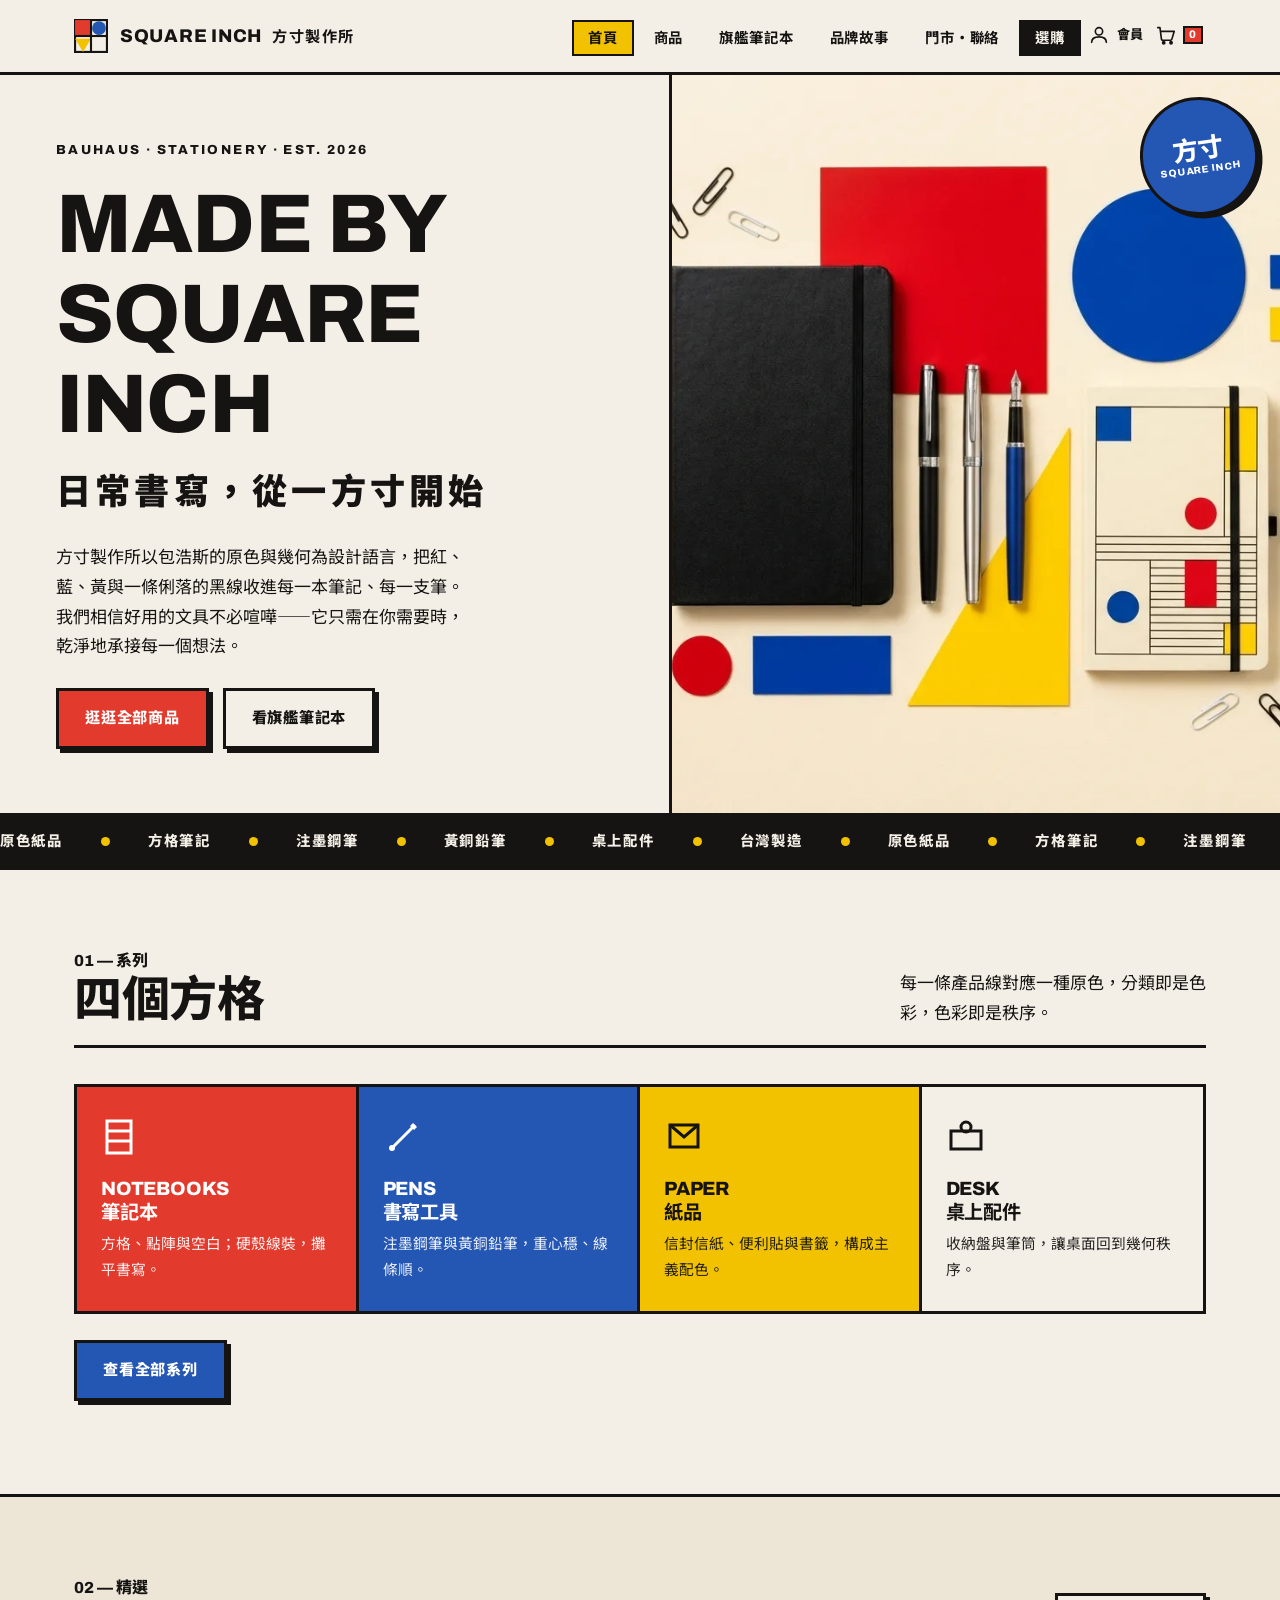
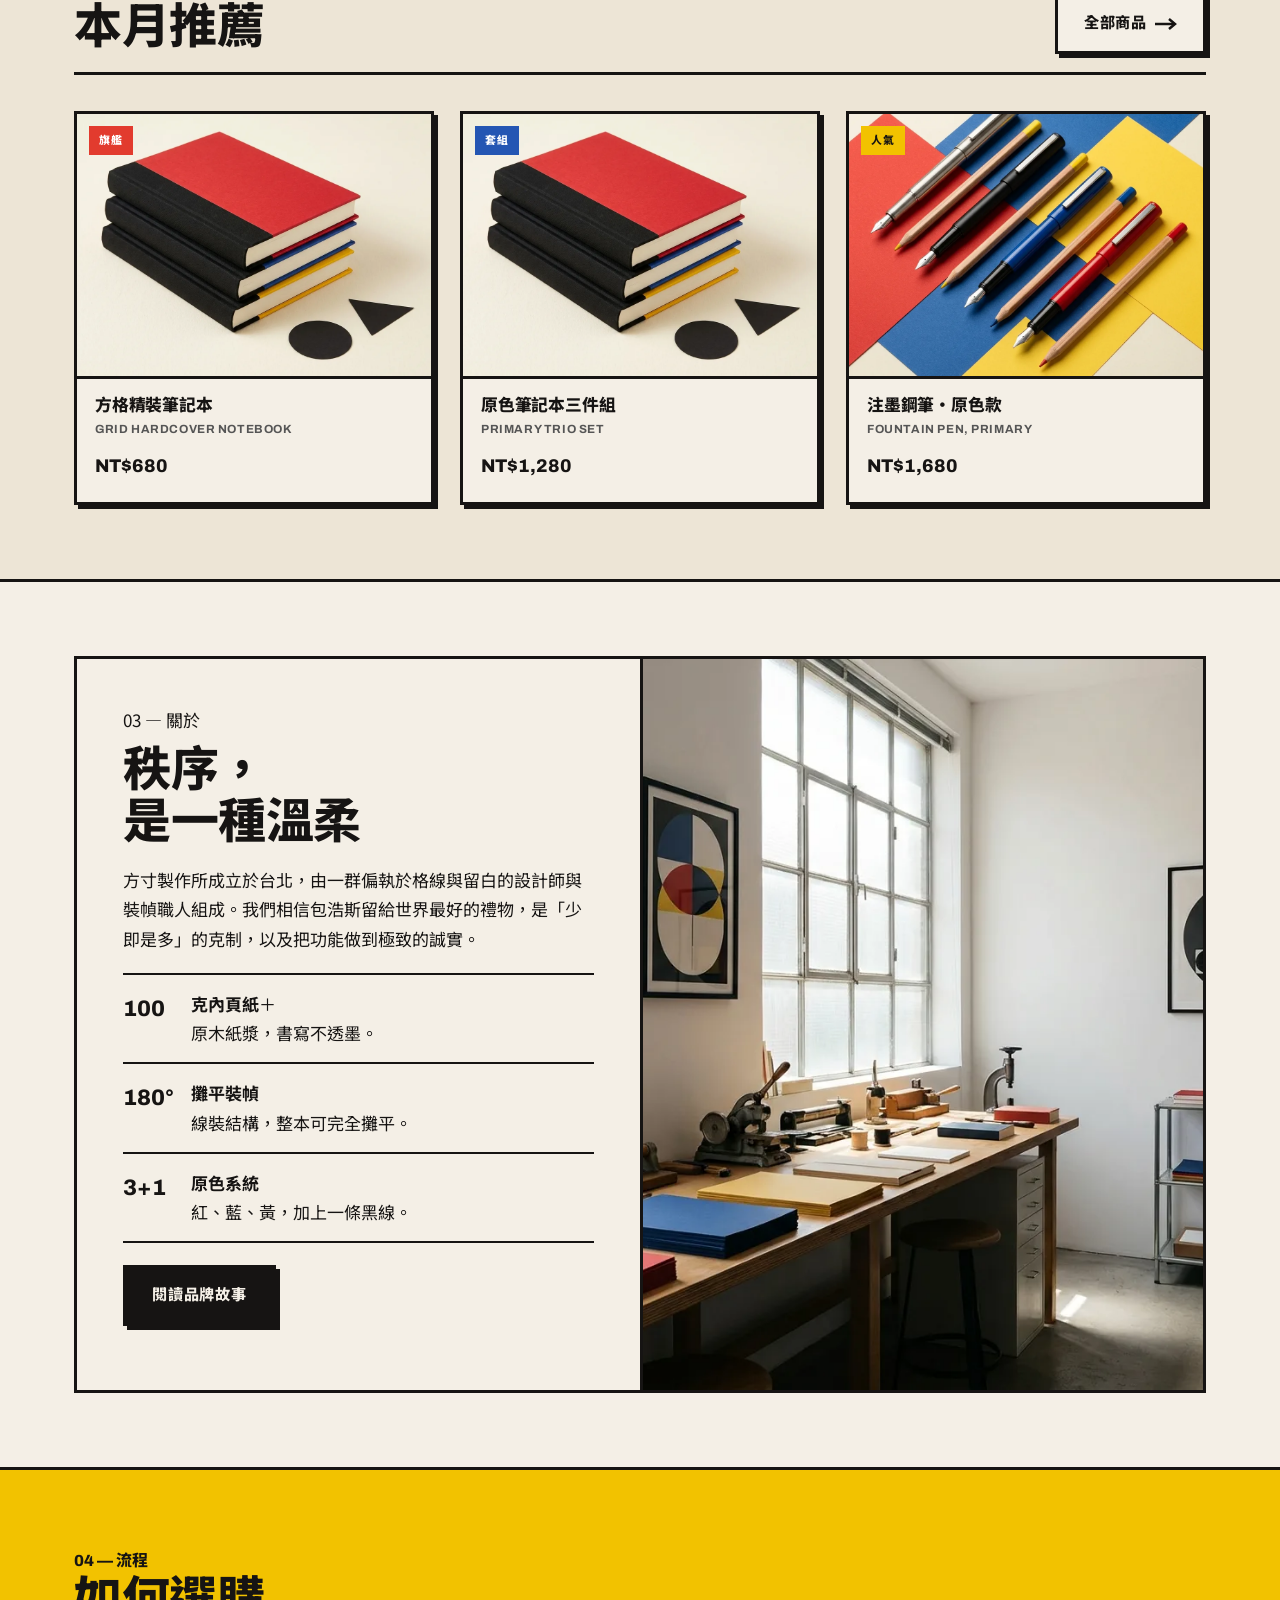
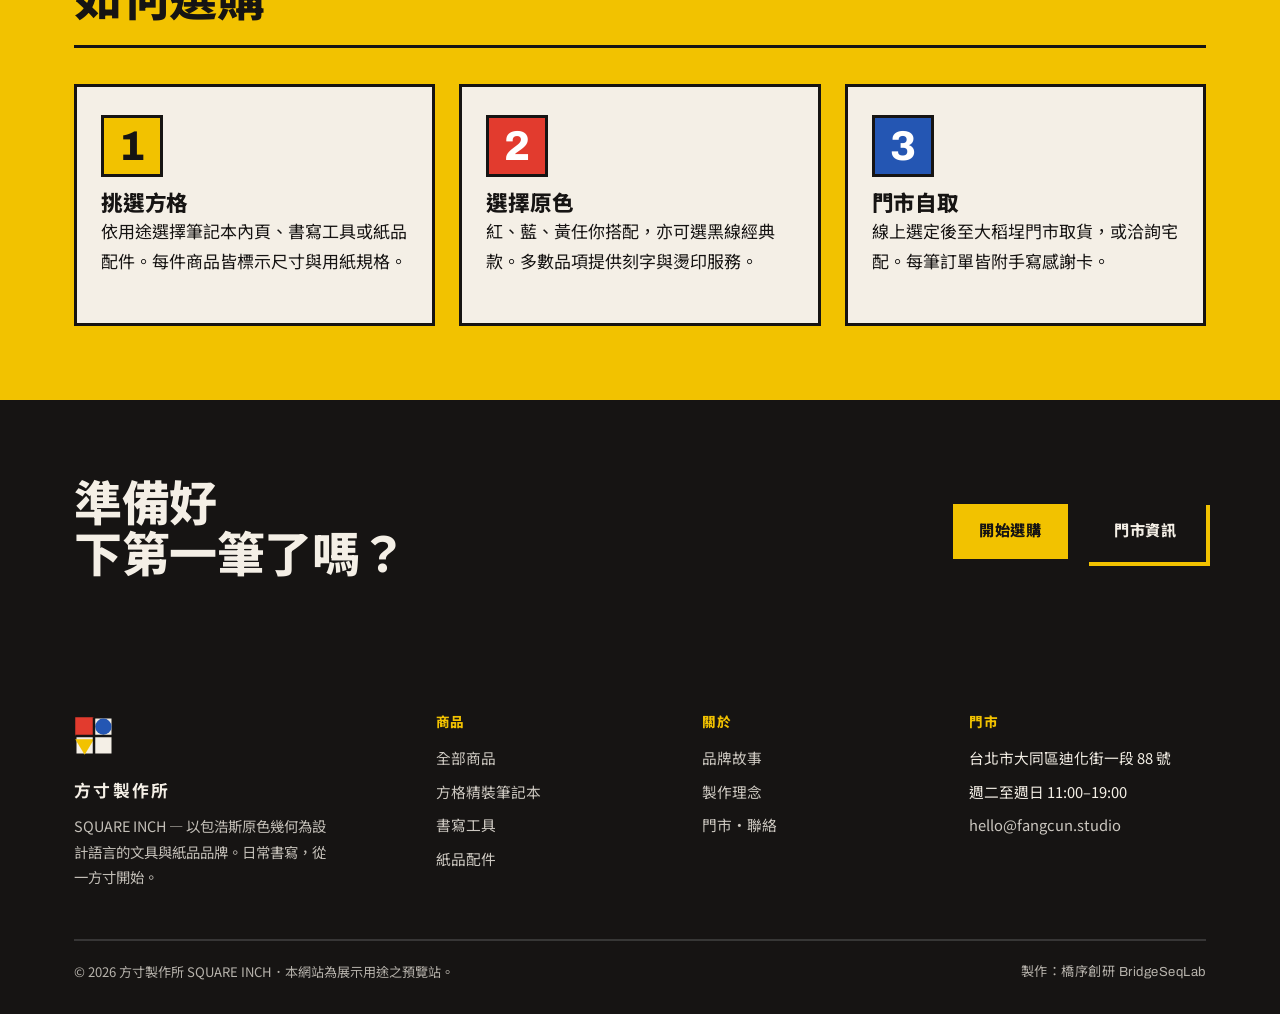
==== commit e4a5edf8: "Add 會員中心 page + cart drawer + header member/cart icons (規範)" ====
--- a/index.html
+++ b/index.html
@@ -24,6 +24,7 @@
 <link rel="preconnect" href="https://fonts.gstatic.com" crossorigin>
 <link href="https://fonts.googleapis.com/css2?family=Archivo:wght@500;700;800;900&family=Noto+Sans+TC:wght@400;500;700;900&display=swap" rel="stylesheet">
 <link rel="stylesheet" href="./styles.css">
+<link rel="stylesheet" href="./addon.css">
 <script type="application/ld+json">
 {
   "@context":"https://schema.org",
@@ -50,7 +51,7 @@
       <li><a href="./about.html">品牌故事</a></li>
       <li><a href="./contact.html">門市・聯絡</a></li>
       <li><a class="nav-cta" href="./shop.html">選購</a></li>
-    </ul>
+    <li><a class="acct-link" href="./member.html" aria-label="會員中心"><svg viewBox="0 0 24 24" fill="none" stroke="currentColor" stroke-width="1.8" stroke-linecap="round" stroke-linejoin="round" aria-hidden="true"><circle cx="12" cy="8" r="4"/><path d="M4 20c0-4 3.6-6 8-6s8 2 8 6"/></svg><span>會員</span></a></li><li><button class="cart-toggle" type="button" aria-label="購物車" aria-haspopup="dialog"><svg viewBox="0 0 24 24" fill="none" stroke="currentColor" stroke-width="1.8" stroke-linecap="round" stroke-linejoin="round" aria-hidden="true"><path d="M3 4h2.4l1.6 12.4a1.5 1.5 0 0 0 1.5 1.3h8.4a1.5 1.5 0 0 0 1.5-1.2L21 8H6.4"/><circle cx="9.5" cy="20.5" r="1.2" fill="currentColor"/><circle cx="17.5" cy="20.5" r="1.2" fill="currentColor"/></svg><span class="cart-badge" aria-hidden="true">0</span></button></li></ul>
   </div>
 </header>
 
@@ -203,6 +204,13 @@
     </div>
   </div>
 </footer>
+<div class="cart-overlay" id="cartOverlay"></div>
+<aside class="cart-drawer" id="cartDrawer" role="dialog" aria-modal="true" aria-label="購物車" aria-hidden="true">
+  <div class="cd-head"><h2>購物車</h2><button class="cd-close" id="cartClose" aria-label="關閉購物車"><svg viewBox="0 0 24 24" fill="none" stroke="currentColor" stroke-width="2" stroke-linecap="round" aria-hidden="true"><path d="M6 6l12 12M18 6L6 18"/></svg></button></div>
+  <div class="cd-body"><p class="cd-empty">您的購物車目前是空的。<br>歡迎先逛逛全部商品。</p></div>
+  <div class="cd-foot"><div class="cd-total"><span>小計</span><span>NT$ 0</span></div><a class="mc-btn" href="./shop.html">前往選購</a></div>
+</aside>
+<script src="./addon.js" defer></script>
 <script src="./main.js" defer></script>
 </body>
 </html>
--- a/addon.css
+++ b/addon.css
@@ -0,0 +1,45 @@
+/* 方寸製作所 — header 會員/購物車 + 購物車側欄 + 會員中心頁(addon) */
+.nav-links .acct-link,.nav-links .cart-toggle{display:inline-flex;align-items:center;gap:.4rem;background:none;border:0;cursor:pointer;color:var(--ink);font-family:var(--display);font-weight:800;text-transform:uppercase;font-size:.82rem;letter-spacing:.06em;padding:.3rem .2rem;line-height:1}
+.nav-links .cart-toggle{position:relative}
+.nav-links .acct-link svg,.nav-links .cart-toggle svg{width:22px;height:22px}
+.nav-links .acct-link:hover,.nav-links .cart-toggle:hover{color:var(--red)}
+.cart-badge{display:inline-flex;align-items:center;justify-content:center;min-width:18px;height:18px;padding:0 4px;background:var(--red);color:#fff;font-size:11px;font-weight:800;border:2px solid var(--ink)}
+.cart-overlay{position:fixed;inset:0;background:rgba(22,20,19,.5);opacity:0;visibility:hidden;transition:.3s;z-index:200}
+.cart-overlay.show{opacity:1;visibility:visible}
+.cart-drawer{position:fixed;top:0;right:0;height:100%;width:min(400px,92vw);background:var(--paper);border-left:var(--bw) solid var(--ink);transform:translateX(100%);transition:transform .35s ease;z-index:210;display:flex;flex-direction:column}
+.cart-drawer.open{transform:translateX(0)}
+.cd-head{display:flex;align-items:center;justify-content:space-between;padding:1.2rem 1.4rem;border-bottom:var(--bw) solid var(--ink)}
+.cd-head h2{font-family:var(--display);text-transform:uppercase;font-size:1.3rem;margin:0}
+.cd-close{background:none;border:0;cursor:pointer;color:var(--ink);display:inline-flex;padding:.3rem}
+.cd-close svg{width:24px;height:24px}
+.cd-body{flex:1;overflow:auto;padding:1.6rem 1.4rem}
+.cd-empty{text-align:center;margin-top:2rem;line-height:1.9}
+.cd-foot{border-top:var(--bw) solid var(--ink);padding:1.2rem 1.4rem}
+.cd-total{display:flex;justify-content:space-between;font-weight:800;font-family:var(--display);margin-bottom:1rem;text-transform:uppercase}
+.mc-btn{display:inline-flex;align-items:center;justify-content:center;gap:.5rem;background:var(--ink);color:var(--paper);font-family:var(--display);font-weight:800;text-transform:uppercase;letter-spacing:.04em;border:var(--bw) solid var(--ink);padding:.85rem 1.6rem;cursor:pointer;transition:.2s;font-size:.95rem}
+.mc-btn:hover{background:var(--red)}
+.cd-foot .mc-btn{width:100%}
+.mc-wrap{max-width:var(--maxw);margin:0 auto;padding:2.4rem 24px 4rem}
+.mc-crumb{font-family:var(--display);font-weight:700;text-transform:uppercase;letter-spacing:.1em;font-size:.78rem;opacity:.7;margin-bottom:1.4rem}
+.mc-crumb a:hover{color:var(--red)}
+.mc-title{font-family:var(--display);text-transform:uppercase;font-size:clamp(2.2rem,6vw,4rem);margin:0 0 .4rem}
+.mc-sub{max-width:54ch;margin:0 0 2.4rem;font-size:1.1rem}
+.mc-grid{display:grid;grid-template-columns:1fr 1fr;gap:1.6rem;margin-bottom:1rem}
+.mc-card{border:var(--bw) solid var(--ink);background:var(--paper-2);padding:1.8rem;box-shadow:var(--shadow-sm)}
+.mc-card h2{font-family:var(--display);text-transform:uppercase;font-size:1.4rem;margin:0 0 1.2rem}
+.mc-card label{display:block;font-family:var(--display);font-weight:700;text-transform:uppercase;font-size:.74rem;letter-spacing:.08em;margin-bottom:1rem}
+.mc-card input{display:block;width:100%;margin-top:.4rem;padding:.75rem .8rem;border:var(--bw) solid var(--ink);background:var(--paper);font-family:var(--tc);font-size:15px}
+.mc-card input:focus{outline:none;background:#fff}
+.mc-h2{font-family:var(--display);text-transform:uppercase;font-size:clamp(1.6rem,4vw,2.4rem);margin:2.4rem 0 1.4rem}
+.mc-benefits{display:grid;grid-template-columns:repeat(4,1fr);gap:1.2rem;margin-bottom:1rem}
+.mc-benefit{border:var(--bw) solid var(--ink);padding:1.4rem;background:var(--paper)}
+.mc-benefit svg{width:32px;height:32px;margin-bottom:.8rem}
+.mc-benefit h3{font-size:1.1rem;margin:0 0 .4rem}
+.mc-benefit p{margin:0;font-size:.92rem}
+.mc-orders{border:var(--bw) solid var(--ink);background:var(--yellow);padding:2rem;text-align:center;margin-top:1.6rem}
+.mc-orders h2{font-family:var(--display);text-transform:uppercase;margin:0 0 .6rem}
+.mc-orders p{margin:0 0 1.4rem}
+.addon-toast{position:fixed;left:50%;bottom:28px;transform:translate(-50%,150%);background:var(--ink);color:var(--paper);padding:.9rem 1.5rem;font-weight:700;z-index:300;transition:transform .4s;border:var(--bw) solid var(--ink)}
+.addon-toast.show{transform:translate(-50%,0)}
+@media(max-width:760px){.mc-grid{grid-template-columns:1fr}.mc-benefits{grid-template-columns:1fr 1fr}}
+@media(max-width:480px){.mc-benefits{grid-template-columns:1fr}}
